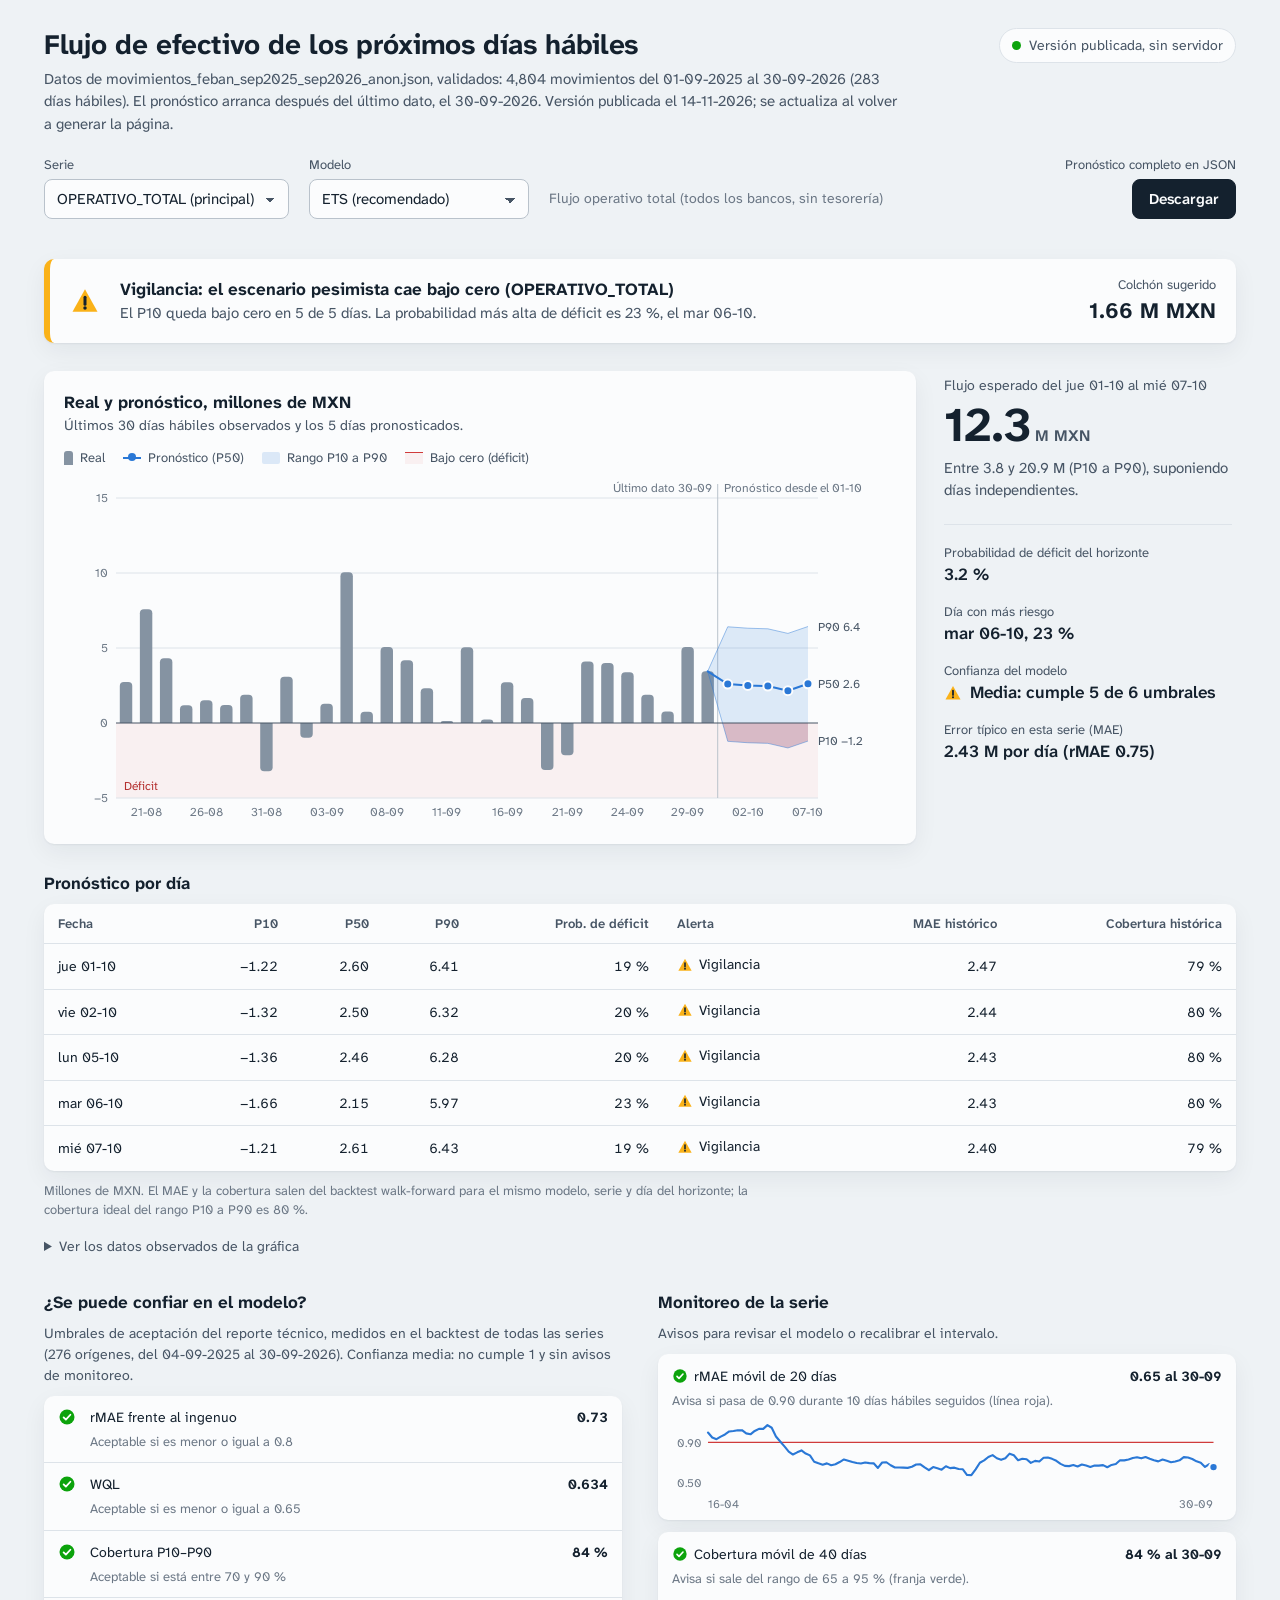
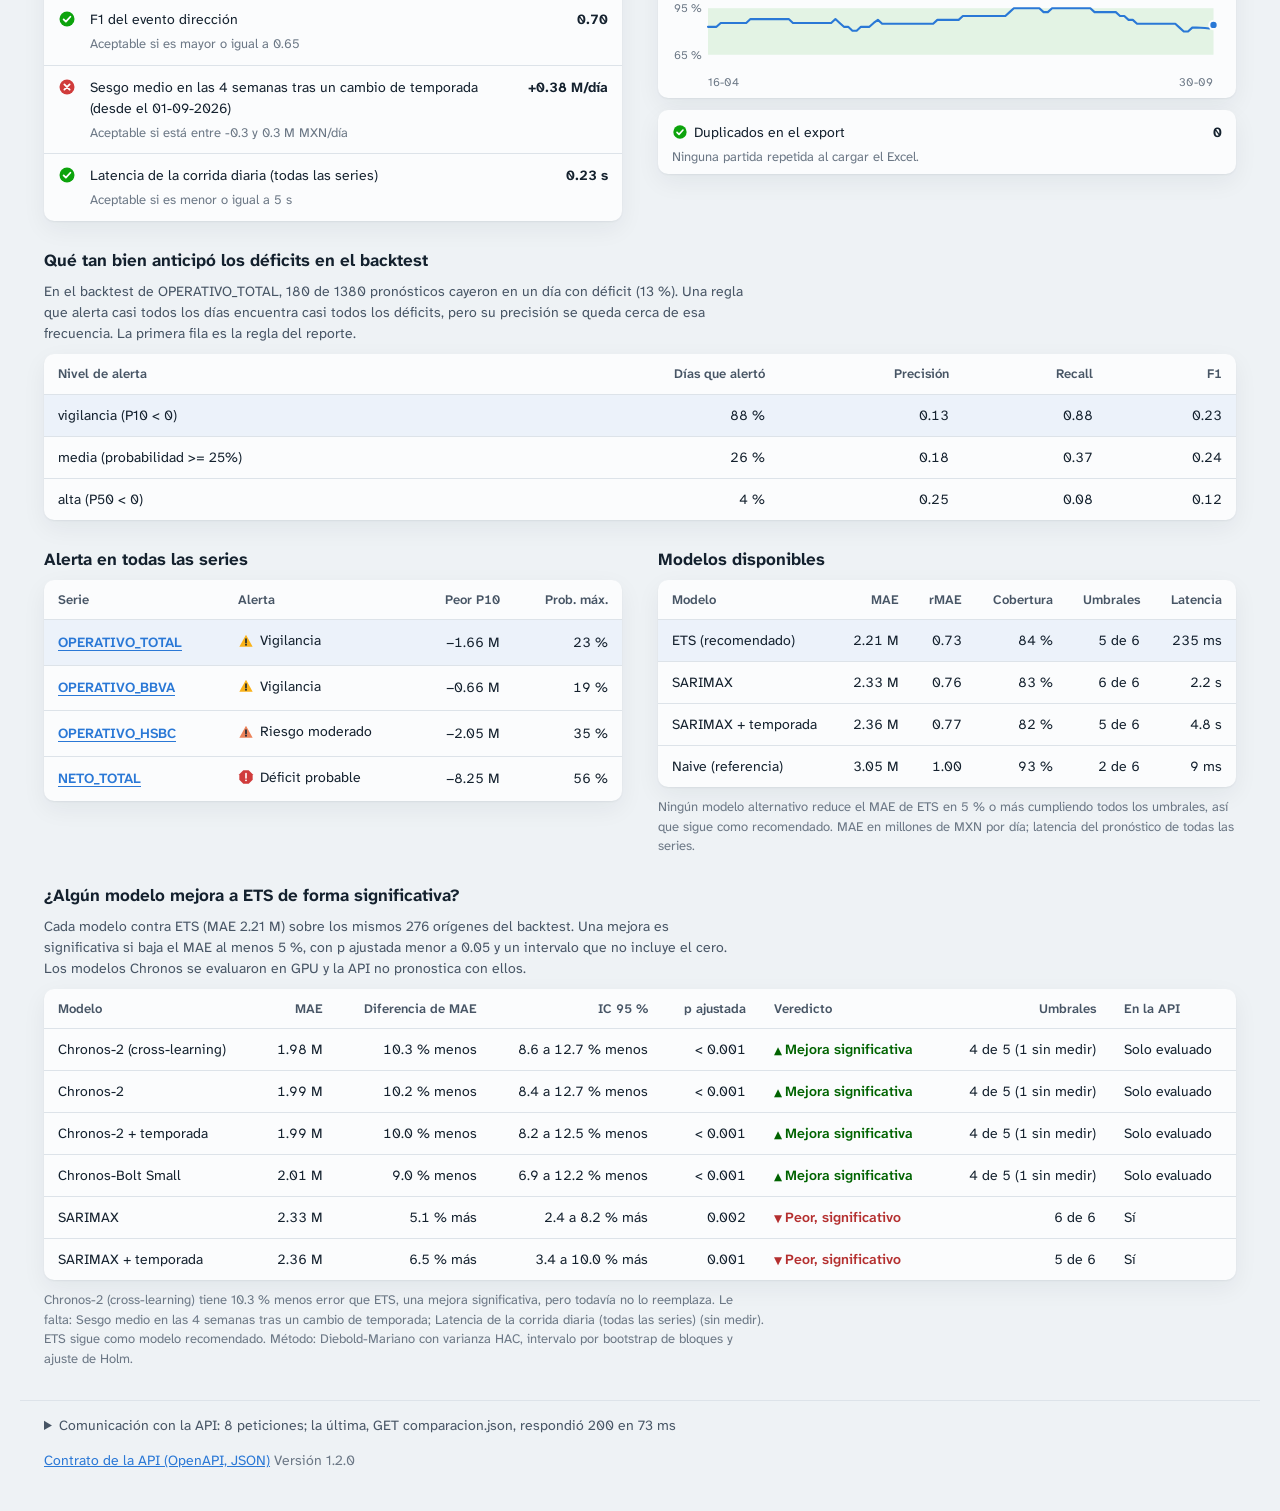
==== docs/index.html @ cb958a95 "Comparación con Chronos-2 y Chronos-Bolt, y página publicada completa - Comparación estadística de c" ====
<!doctype html>
<html lang="es">
<head>
  <meta charset="utf-8">
  <meta name="viewport" content="width=device-width, initial-scale=1">
  <meta name="flujo-modo" content="estatico">
  <title>Pronóstico de flujo de efectivo</title>
  <meta name="description" content="Dashboard que consume la API del predictor: P10, P50 y P90 por día, alerta de déficit y confianza del modelo.">
  <link rel="preload" href="fuentes/atkinson-hyperlegible-next-latin-400-normal.woff2" as="font" type="font/woff2" crossorigin>
  <link rel="stylesheet" href="styles.css">
  <link rel="icon" href="data:image/svg+xml,%3Csvg xmlns='http://www.w3.org/2000/svg' viewBox='0 0 32 32'%3E%3Crect width='32' height='32' rx='7' fill='%2314212e'/%3E%3Cpath d='M5 19h22' stroke='%23d03b3b' stroke-width='2'/%3E%3Cpath d='M6 15l6-5 5 4 9-7' fill='none' stroke='%233987e5' stroke-width='3' stroke-linecap='round' stroke-linejoin='round'/%3E%3C/svg%3E">
  <script src="app.js" defer></script>
</head>
<body>
  <a class="saltar" href="#principal">Ir al pronóstico</a>

  <header class="cabecera">
    <div class="cabecera__titulo">
      <h1>Flujo de efectivo de los próximos días hábiles</h1>
      <p id="contexto" class="cabecera__contexto">Conectando con la API…</p>
    </div>
    <div id="conexion" class="conexion" data-estado="pendiente" role="status" aria-live="polite">
      <span class="conexion__punto" aria-hidden="true"></span>
      <span id="conexion-texto">Conectando…</span>
    </div>
  </header>

  <form id="filtros" class="filtros" aria-label="Qué pronóstico ver">
    <label class="campo">
      <span>Serie</span>
      <select id="sel-serie" disabled></select>
    </label>
    <label class="campo">
      <span>Modelo</span>
      <select id="sel-modelo" disabled></select>
    </label>
    <p id="descripcion-serie" class="filtros__nota"></p>
    <div class="exportar" role="group" aria-labelledby="exportar-titulo">
      <span id="exportar-titulo" class="exportar__titulo">Pronóstico completo en JSON</span>
      <div class="exportar__acciones">
        <a id="descargar-json" class="boton" href="api/v1/reporte?descargar=true" download>Descargar</a>
        <button id="guardar-json" type="button" class="boton boton--secundario" disabled>Guardar en el servidor</button>
      </div>
      <p id="exportar-estado" class="exportar__estado" aria-live="polite"></p>
    </div>
  </form>

  <div id="error" class="error" role="alert" hidden>
    <p id="error-texto"></p>
    <button id="reintentar" type="button">Reintentar</button>
  </div>

  <main id="principal" data-estado="cargando">
    <section id="alerta" class="alerta" data-nivel="ninguna" aria-live="polite" aria-labelledby="alerta-titulo">
      <span class="alerta__icono" aria-hidden="true"></span>
      <div class="alerta__texto">
        <h2 id="alerta-titulo">Revisando el riesgo de déficit…</h2>
        <p id="alerta-detalle"></p>
      </div>
      <dl class="alerta__colchon">
        <dt>Colchón sugerido</dt>
        <dd id="colchon">—</dd>
      </dl>
    </section>

    <div class="vista">
      <figure class="lamina" aria-labelledby="grafica-titulo">
        <figcaption>
          <h2 id="grafica-titulo">Real y pronóstico, millones de MXN</h2>
          <p id="grafica-nota">Últimos 30 días hábiles observados y los días pronosticados.</p>
        </figcaption>
        <ul class="leyenda" aria-label="Leyenda">
          <li><span class="clave clave--real" aria-hidden="true"></span>Real</li>
          <li><span class="clave clave--p50" aria-hidden="true"></span>Pronóstico (P50)</li>
          <li><span class="clave clave--banda" aria-hidden="true"></span>Rango P10 a P90</li>
          <li><span class="clave clave--deficit" aria-hidden="true"></span>Bajo cero (déficit)</li>
        </ul>
        <div id="grafica" class="grafica" role="img" aria-describedby="grafica-nota"></div>
        <div id="tooltip" class="tooltip" role="tooltip" hidden></div>
      </figure>

      <aside class="resumen" aria-label="Resumen del horizonte">
        <div class="cifra">
          <p class="cifra__etiqueta" id="acum-etiqueta">Flujo esperado del horizonte</p>
          <p class="cifra__valor" id="acum-p50">—</p>
          <p class="cifra__rango" id="acum-rango"></p>
        </div>
        <dl class="datos">
          <div><dt>Probabilidad de déficit del horizonte</dt><dd id="acum-prob">—</dd></div>
          <div><dt>Día con más riesgo</dt><dd id="dia-riesgo">—</dd></div>
          <div><dt>Confianza del modelo</dt><dd id="confianza-nivel">—</dd></div>
          <div><dt>Error típico en esta serie (MAE)</dt><dd id="mae-serie">—</dd></div>
        </dl>
      </aside>
    </div>

    <section class="bloque" aria-labelledby="tabla-titulo">
      <h2 id="tabla-titulo">Pronóstico por día</h2>
      <div class="tabla-envoltura">
        <table class="tabla" id="tabla-dias">
          <thead>
            <tr>
              <th scope="col">Fecha</th>
              <th scope="col" class="num">P10</th>
              <th scope="col" class="num">P50</th>
              <th scope="col" class="num">P90</th>
              <th scope="col" class="num">Prob. de déficit</th>
              <th scope="col">Alerta</th>
              <th scope="col" class="num">MAE histórico</th>
              <th scope="col" class="num">Cobertura histórica</th>
            </tr>
          </thead>
          <tbody></tbody>
        </table>
      </div>
      <p class="pie-tabla">Millones de MXN. El MAE y la cobertura salen del backtest walk-forward para el mismo modelo, serie y día del horizonte; la cobertura ideal del rango P10 a P90 es 80 %.</p>
      <details class="detalles">
        <summary>Ver los datos observados de la gráfica</summary>
        <div class="tabla-envoltura">
          <table class="tabla tabla--compacta" id="tabla-historia">
            <thead><tr><th scope="col">Fecha</th><th scope="col" class="num">Real</th></tr></thead>
            <tbody></tbody>
          </table>
        </div>
      </details>
    </section>

    <div class="doble">
      <section class="bloque" aria-labelledby="umbrales-titulo">
        <h2 id="umbrales-titulo">¿Se puede confiar en el modelo?</h2>
        <p class="bloque__nota" id="umbrales-nota">Umbrales de aceptación del reporte técnico, medidos en el backtest de todas las series.</p>
        <ul id="umbrales" class="lista-umbrales"></ul>
      </section>

      <section class="bloque" aria-labelledby="monitoreo-titulo">
        <h2 id="monitoreo-titulo">Monitoreo de la serie</h2>
        <p class="bloque__nota">Avisos para revisar el modelo o recalibrar el intervalo.</p>
        <div id="monitoreo" class="monitoreo"></div>
      </section>
    </div>

    <section class="bloque" aria-labelledby="reglas-titulo">
      <h2 id="reglas-titulo">Qué tan bien anticipó los déficits en el backtest</h2>
      <p class="bloque__nota" id="reglas-nota"></p>
      <div class="tabla-envoltura">
        <table class="tabla" id="tabla-reglas">
          <thead>
            <tr>
              <th scope="col">Nivel de alerta</th>
              <th scope="col" class="num">Días que alertó</th>
              <th scope="col" class="num">Precisión</th>
              <th scope="col" class="num">Recall</th>
              <th scope="col" class="num">F1</th>
            </tr>
          </thead>
          <tbody></tbody>
        </table>
      </div>
    </section>

    <div class="doble">
      <section class="bloque" aria-labelledby="series-titulo">
        <h2 id="series-titulo">Alerta en todas las series</h2>
        <div class="tabla-envoltura">
          <table class="tabla" id="tabla-series">
            <thead>
              <tr>
                <th scope="col">Serie</th>
                <th scope="col">Alerta</th>
                <th scope="col" class="num">Peor P10</th>
                <th scope="col" class="num">Prob. máx.</th>
              </tr>
            </thead>
            <tbody></tbody>
          </table>
        </div>
      </section>

      <section class="bloque" aria-labelledby="modelos-titulo">
        <h2 id="modelos-titulo">Modelos disponibles</h2>
        <div class="tabla-envoltura">
          <table class="tabla" id="tabla-modelos">
            <thead>
              <tr>
                <th scope="col">Modelo</th>
                <th scope="col" class="num">MAE</th>
                <th scope="col" class="num">rMAE</th>
                <th scope="col" class="num">Cobertura</th>
                <th scope="col" class="num">Umbrales</th>
                <th scope="col" class="num">Latencia</th>
              </tr>
            </thead>
            <tbody></tbody>
          </table>
        </div>
        <p class="pie-tabla" id="modelos-nota">Calculando los pronósticos de cada modelo…</p>
      </section>
    </div>
    <section class="bloque" id="comparacion" aria-labelledby="comparacion-titulo" hidden>
      <h2 id="comparacion-titulo">¿Algún modelo mejora al recomendado de forma significativa?</h2>
      <p class="bloque__nota" id="comparacion-nota"></p>
      <div class="tabla-envoltura">
        <table class="tabla" id="tabla-comparacion">
          <thead>
            <tr>
              <th scope="col">Modelo</th>
              <th scope="col" class="num">MAE</th>
              <th scope="col" class="num">Diferencia de MAE</th>
              <th scope="col" class="num">IC 95 %</th>
              <th scope="col" class="num">p ajustada</th>
              <th scope="col">Veredicto</th>
              <th scope="col" class="num">Umbrales</th>
              <th scope="col">En la API</th>
            </tr>
          </thead>
          <tbody></tbody>
        </table>
      </div>
      <p class="pie-tabla" id="comparacion-conclusion"></p>
    </section>
  </main>

  <footer class="pie">
    <details class="detalles" id="registro-detalles">
      <summary>Comunicación con la API: <span id="registro-resumen">sin peticiones todavía</span></summary>
      <div class="tabla-envoltura">
        <table class="tabla tabla--compacta" id="tabla-registro">
          <thead>
            <tr>
              <th scope="col">Hora</th>
              <th scope="col">Método</th>
              <th scope="col">Recurso</th>
              <th scope="col" class="num">Estado</th>
              <th scope="col" class="num">Total</th>
              <th scope="col" class="num">Servidor</th>
            </tr>
          </thead>
          <tbody></tbody>
        </table>
      </div>
    </details>
    <p class="pie__enlaces"><a id="enlace-docs" href="docs">Contrato de la API (OpenAPI)</a> <span id="version-api"></span> <a id="enlace-repo" href="#" hidden>Código en GitHub</a></p>
  </footer>
</body>
</html>
---- docs/styles.css ----
/* Atkinson Hyperlegible Next (SIL Open Font License 1.1, ver fuentes/OFL.txt), incluida para funcionar sin internet. */
@font-face {
  font-family: "Atkinson Hyperlegible Next";
  font-style: normal;
  font-weight: 400;
  font-display: swap;
  src: url("fuentes/atkinson-hyperlegible-next-latin-400-normal.woff2") format("woff2");
}
@font-face {
  font-family: "Atkinson Hyperlegible Next";
  font-style: normal;
  font-weight: 600;
  font-display: swap;
  src: url("fuentes/atkinson-hyperlegible-next-latin-600-normal.woff2") format("woff2");
}
@font-face {
  font-family: "Atkinson Hyperlegible Next";
  font-style: normal;
  font-weight: 700;
  font-display: swap;
  src: url("fuentes/atkinson-hyperlegible-next-latin-700-normal.woff2") format("woff2");
}

:root {
  color-scheme: light;
  --plano: #eef2f5;
  --superficie: #fbfcfd;
  --tinta: #14212e;
  --tinta-2: #475565;
  --tinta-3: #6b7785;
  --linea: #dde3e9;
  --eje: #b9c2cb;
  --real: #8593a2;
  --serie: #2a78d6;
  --banda: rgba(42, 120, 214, 0.15);
  --banda-deficit: rgba(208, 59, 59, 0.22);
  --zona-deficit: rgba(208, 59, 59, 0.06);
  --bien: #0ca30c;
  --aviso: #fab219;
  --serio: #ec835a;
  --critico: #d03b3b;
  --exito-texto: #006300;
  --critico-texto: #b42f2f;
  --foco: #2a78d6;
  --sombra: 0 1px 2px rgba(20, 33, 46, 0.06), 0 8px 24px rgba(20, 33, 46, 0.06);
  --fuente: "Atkinson Hyperlegible Next", system-ui, -apple-system, "Segoe UI", sans-serif;
  --radio: 10px;
}

@media (prefers-color-scheme: dark) {
  :root:not([data-theme="light"]) {
    color-scheme: dark;
    --plano: #0e141a;
    --superficie: #151d25;
    --tinta: #e8edf2;
    --tinta-2: #b4bfca;
    --tinta-3: #8b97a3;
    --linea: #26313c;
    --eje: #3a4754;
    --real: #5d6b79;
    --serie: #3987e5;
    --banda: rgba(57, 135, 229, 0.22);
    --banda-deficit: rgba(230, 103, 103, 0.30);
    --zona-deficit: rgba(230, 103, 103, 0.08);
    --exito-texto: #0ca30c;
    --critico-texto: #ec7d7d;
    --foco: #3987e5;
    --sombra: 0 1px 2px rgba(0, 0, 0, 0.4);
  }
}

:root[data-theme="dark"] {
  color-scheme: dark;
  --plano: #0e141a;
  --superficie: #151d25;
  --tinta: #e8edf2;
  --tinta-2: #b4bfca;
  --tinta-3: #8b97a3;
  --linea: #26313c;
  --eje: #3a4754;
  --real: #5d6b79;
  --serie: #3987e5;
  --banda: rgba(57, 135, 229, 0.22);
  --banda-deficit: rgba(230, 103, 103, 0.30);
  --zona-deficit: rgba(230, 103, 103, 0.08);
  --exito-texto: #0ca30c;
  --critico-texto: #ec7d7d;
  --foco: #3987e5;
  --sombra: 0 1px 2px rgba(0, 0, 0, 0.4);
}

*, *::before, *::after { box-sizing: border-box; }
[hidden] { display: none !important; }

body {
  margin: 0;
  background: var(--plano);
  color: var(--tinta);
  font-family: var(--fuente);
  font-size: 15px;
  line-height: 1.5;
  -webkit-font-smoothing: antialiased;
}

h1, h2, p, dl, dd, ul { margin: 0; }
h1 { font-size: 1.75rem; line-height: 1.2; font-weight: 700; letter-spacing: -0.01em; }
h2 { font-size: 1.0625rem; line-height: 1.3; font-weight: 700; }

a { color: var(--serie); }
:focus-visible { outline: 2px solid var(--foco); outline-offset: 2px; border-radius: 4px; }

.saltar { position: absolute; left: -999px; top: 8px; background: var(--superficie); padding: 8px 12px; z-index: 10; }
.saltar:focus { left: 16px; }

.cabecera, .filtros, .error, main, .pie {
  max-width: 1240px;
  margin-inline: auto;
  padding-inline: 24px;
}

.cabecera {
  display: flex;
  justify-content: space-between;
  align-items: flex-start;
  gap: 24px;
  padding-top: 28px;
}
.cabecera__contexto { color: var(--tinta-2); margin-top: 6px; max-width: 86ch; }

.conexion {
  display: inline-flex;
  align-items: center;
  gap: 8px;
  white-space: nowrap;
  color: var(--tinta-2);
  font-size: 0.875rem;
  padding: 6px 12px;
  border: 1px solid var(--linea);
  border-radius: 999px;
  background: var(--superficie);
}
.conexion__punto { width: 9px; height: 9px; border-radius: 50%; background: var(--tinta-3); }
.conexion[data-estado="ok"] .conexion__punto { background: var(--bien); }
.conexion[data-estado="error"] .conexion__punto { background: var(--critico); }

.filtros {
  display: flex;
  flex-wrap: wrap;
  align-items: flex-start;
  gap: 12px 20px;
  padding-top: 20px;
  padding-bottom: 20px;
}
.campo { display: grid; gap: 4px; font-size: 0.8125rem; color: var(--tinta-2); }
.campo select {
  font: inherit;
  font-size: 0.9375rem;
  color: var(--tinta);
  background: var(--superficie);
  border: 1px solid var(--eje);
  border-radius: 8px;
  padding: 8px 34px 8px 12px;
  min-width: 220px;
  appearance: none;
  background-image: linear-gradient(45deg, transparent 50%, var(--tinta-2) 50%), linear-gradient(135deg, var(--tinta-2) 50%, transparent 50%);
  background-position: calc(100% - 18px) 55%, calc(100% - 13px) 55%;
  background-size: 5px 5px;
  background-repeat: no-repeat;
}
.filtros__nota { color: var(--tinta-3); font-size: 0.875rem; margin-top: 33px; flex: 1 1 160px; min-width: 0; }
.sin-corte { white-space: nowrap; }

.exportar { margin-left: auto; display: grid; gap: 4px; justify-items: end; flex: none; }
.exportar__titulo { font-size: 0.8125rem; color: var(--tinta-2); }
.exportar__acciones { display: flex; gap: 8px; }
.exportar__estado { font-size: 0.8125rem; color: var(--tinta-3); min-height: 1.2em; text-align: right; max-width: 46ch; }
.boton {
  display: inline-flex;
  align-items: center;
  font: inherit;
  font-size: 0.9375rem;
  font-weight: 600;
  text-decoration: none;
  color: var(--superficie);
  background: var(--tinta);
  border: 1px solid var(--tinta);
  border-radius: 8px;
  padding: 8px 16px;
  cursor: pointer;
}
.boton--secundario { background: var(--superficie); color: var(--tinta); border-color: var(--eje); font-weight: 400; }
.boton[disabled] { opacity: 0.55; cursor: default; }

.error {
  display: flex;
  align-items: center;
  gap: 16px;
  margin-bottom: 16px;
}
.error[hidden] { display: none; }
.error p {
  flex: 1;
  border-left: 4px solid var(--critico);
  background: var(--superficie);
  padding: 12px 16px;
  border-radius: 0 8px 8px 0;
}
button {
  font: inherit;
  color: var(--superficie);
  background: var(--tinta);
  border: 0;
  border-radius: 8px;
  padding: 9px 16px;
  cursor: pointer;
}

main { display: grid; gap: 28px; padding-bottom: 32px; }
main[data-estado="recargando"] .lamina,
main[data-estado="recargando"] .resumen,
main[data-estado="recargando"] .bloque { opacity: 0.5; transition: opacity 120ms; }

/* ------------------------------------------------------------ alerta */
.alerta {
  display: grid;
  grid-template-columns: auto 1fr auto;
  align-items: center;
  gap: 16px 20px;
  padding: 16px 20px;
  background: var(--superficie);
  border-radius: var(--radio);
  border-left: 6px solid var(--bien);
  box-shadow: var(--sombra);
}
.alerta[data-nivel="vigilancia"] { border-left-color: var(--aviso); }
.alerta[data-nivel="media"] { border-left-color: var(--serio); }
.alerta[data-nivel="alta"] { border-left-color: var(--critico); }
.alerta__icono { width: 30px; height: 30px; display: grid; place-items: center; }
.alerta__icono .icono { width: 30px; height: 30px; }
.alerta__texto p { color: var(--tinta-2); margin-top: 2px; max-width: 78ch; }
.alerta__colchon { text-align: right; }
.alerta__colchon dt { font-size: 0.8125rem; color: var(--tinta-2); }
.alerta__colchon dd { font-size: 1.375rem; font-weight: 700; }

/* ------------------------------------------------------------ vista principal */
.vista {
  display: grid;
  grid-template-columns: minmax(0, 1fr) 300px;
  gap: 20px;
  align-items: stretch;
}
.lamina {
  margin: 0;
  position: relative;
  background: var(--superficie);
  border-radius: var(--radio);
  box-shadow: var(--sombra);
  padding: 20px 20px 12px;
}
.lamina figcaption p { color: var(--tinta-2); font-size: 0.875rem; margin-top: 2px; }
.leyenda {
  list-style: none;
  padding: 0;
  display: flex;
  flex-wrap: wrap;
  gap: 6px 18px;
  margin: 12px 0 4px;
  font-size: 0.8125rem;
  color: var(--tinta-2);
}
.leyenda li { display: inline-flex; align-items: center; gap: 7px; }
.clave { display: inline-block; }
.clave--real { width: 9px; height: 14px; background: var(--real); border-radius: 3px 3px 0 0; }
.clave--p50 { width: 18px; height: 2px; background: var(--serie); position: relative; }
.clave--p50::after { content: ""; position: absolute; left: 5px; top: -4px; width: 8px; height: 8px; border-radius: 50%; background: var(--serie); }
.clave--banda { width: 18px; height: 12px; background: var(--banda); border-radius: 2px; }
.clave--deficit { width: 18px; height: 12px; background: var(--zona-deficit); border-top: 1.5px solid var(--critico); }

.grafica { width: 100%; min-height: 340px; }
.grafica svg { display: block; width: 100%; height: auto; overflow: visible; }
.grafica text { font-family: var(--fuente); font-size: 12px; fill: var(--tinta-3); }
.grafica .eje-cero { stroke: var(--tinta-2); stroke-width: 1; }
.grafica .rejilla { stroke: var(--linea); stroke-width: 1; }
.grafica .divisor { stroke: var(--eje); stroke-width: 1; }
.grafica .etiqueta-directa { fill: var(--tinta-2); font-size: 12px; }
.grafica .etiqueta-zona { fill: var(--critico-texto); font-size: 12px; }
.grafica .cruz { stroke: var(--tinta-3); stroke-width: 1; }
.grafica .vacio { fill: var(--tinta-3); font-size: 14px; }

.tooltip {
  position: absolute;
  pointer-events: none;
  min-width: 170px;
  background: var(--superficie);
  color: var(--tinta);
  border: 1px solid var(--linea);
  border-radius: 8px;
  box-shadow: 0 6px 20px rgba(20, 33, 46, 0.16);
  padding: 10px 12px;
  font-size: 0.8125rem;
  z-index: 5;
}
.tooltip[hidden] { display: none; }
.tooltip__fecha { color: var(--tinta-2); margin-bottom: 4px; }
.tooltip__fila { display: flex; align-items: center; gap: 8px; }
.tooltip__fila strong { font-size: 0.9375rem; font-variant-numeric: tabular-nums; }
.tooltip__fila span { color: var(--tinta-2); }
.tooltip__clave { width: 12px; height: 2px; background: var(--serie); }
.tooltip__clave--real { background: var(--real); height: 8px; width: 6px; border-radius: 2px 2px 0 0; }
.tooltip__clave--banda { background: var(--banda); height: 8px; }

.resumen {
  display: grid;
  align-content: start;
  gap: 22px;
  padding: 4px 4px 4px 8px;
}
.cifra__etiqueta { color: var(--tinta-2); font-size: 0.875rem; }
.cifra__valor { font-size: 3rem; line-height: 1.05; font-weight: 700; letter-spacing: -0.02em; margin-top: 4px; }
.cifra__valor small { font-size: 1rem; font-weight: 600; color: var(--tinta-2); letter-spacing: 0; margin-left: 4px; }
.cifra__rango { color: var(--tinta-2); margin-top: 6px; }
.datos { display: grid; gap: 14px; border-top: 1px solid var(--linea); padding-top: 18px; }
.datos dt { font-size: 0.8125rem; color: var(--tinta-2); }
.datos dd { font-size: 1.0625rem; font-weight: 600; display: flex; align-items: center; gap: 8px; }
.datos dd .icono { width: 18px; height: 18px; }

/* ------------------------------------------------------------ bloques y tablas */
.bloque { display: grid; gap: 10px; align-content: start; }
.bloque__nota { color: var(--tinta-2); font-size: 0.875rem; max-width: 78ch; }
.doble { display: grid; grid-template-columns: 1fr 1fr; gap: 28px 36px; }

.tabla-envoltura { overflow-x: auto; background: var(--superficie); border-radius: var(--radio); box-shadow: var(--sombra); }
.tabla { width: 100%; border-collapse: collapse; font-size: 0.875rem; }
.tabla th, .tabla td { padding: 10px 14px; text-align: left; border-bottom: 1px solid var(--linea); white-space: nowrap; }
.tabla thead th { color: var(--tinta-2); font-weight: 600; font-size: 0.8125rem; }
.tabla tbody tr:last-child td { border-bottom: 0; }
.tabla .num { text-align: right; font-variant-numeric: tabular-nums; }
.tabla tr.destacada td { background: color-mix(in srgb, var(--serie) 7%, transparent); }
.tabla--compacta th, .tabla--compacta td { padding: 6px 12px; }
.pie-tabla { color: var(--tinta-3); font-size: 0.8125rem; max-width: 90ch; }

.nivel { display: inline-flex; align-items: center; gap: 6px; }
.icono { width: 16px; height: 16px; flex: none; }

.lista-umbrales { list-style: none; padding: 0; background: var(--superficie); border-radius: var(--radio); box-shadow: var(--sombra); }
.lista-umbrales li {
  display: grid;
  grid-template-columns: 20px 1fr auto;
  gap: 4px 12px;
  align-items: start;
  padding: 11px 14px;
  border-bottom: 1px solid var(--linea);
  font-size: 0.875rem;
}
.lista-umbrales li:last-child { border-bottom: 0; }
.lista-umbrales .icono { width: 18px; height: 18px; margin-top: 1px; }
.lista-umbrales .condicion { color: var(--tinta-3); grid-column: 2; font-size: 0.8125rem; }
.lista-umbrales .valor { font-weight: 700; font-variant-numeric: tabular-nums; text-align: right; grid-row: 1; grid-column: 3; }

.monitoreo { display: grid; gap: 12px; }
.monitor {
  background: var(--superficie);
  border-radius: var(--radio);
  box-shadow: var(--sombra);
  padding: 12px 14px 8px;
  display: grid;
  gap: 4px;
}
.monitor__cabeza { display: flex; justify-content: space-between; gap: 12px; font-size: 0.875rem; }
.monitor__valor { font-weight: 700; font-variant-numeric: tabular-nums; }
.monitor__nota { font-size: 0.8125rem; color: var(--tinta-3); }
.monitor .mini { display: block; width: 100%; height: auto; }
.monitor text { font-family: var(--fuente); font-size: 11px; fill: var(--tinta-3); }
.monitor .limite { stroke: var(--critico); stroke-width: 1; }
.monitor .rango { fill: color-mix(in srgb, var(--bien) 10%, transparent); }
.monitor .linea { fill: none; stroke: var(--serie); stroke-width: 2; stroke-linejoin: round; stroke-linecap: round; }
.monitor .cruz { stroke: var(--tinta-3); stroke-width: 1; }

.detalles summary { cursor: pointer; color: var(--tinta-2); font-size: 0.875rem; padding: 6px 0; }
.detalles[open] summary { margin-bottom: 8px; }

.pie { padding-top: 8px; padding-bottom: 40px; display: grid; gap: 8px; border-top: 1px solid var(--linea); }
.pie__enlaces { font-size: 0.875rem; color: var(--tinta-3); }
.estado-ok { color: var(--exito-texto); }
.estado-error { color: var(--critico-texto); }

@media (max-width: 980px) {
  .vista { grid-template-columns: 1fr; }
  .resumen { grid-template-columns: 1fr 1fr; padding: 0; }
  .doble { grid-template-columns: 1fr; }
}
@media (max-width: 640px) {
  .cabecera, .filtros, .error, main, .pie { padding-inline: 16px; }
  .cabecera { flex-direction: column; gap: 12px; }
  h1 { font-size: 1.375rem; }
  .alerta { grid-template-columns: auto 1fr; }
  .alerta__colchon { grid-column: 1 / -1; text-align: left; }
  .resumen { grid-template-columns: 1fr; }
  .campo select { min-width: 0; width: 100%; }
  .filtros__nota { margin-top: 0; }
  .exportar { margin-left: 0; justify-items: start; width: 100%; }
  .exportar__estado { text-align: left; }
  .campo { flex: 1 1 100%; }
  .cifra__valor { font-size: 2.5rem; }
}
@media (prefers-reduced-motion: reduce) {
  * { transition: none !important; }
}

.enlace {
  background: none;
  color: var(--serie);
  padding: 0;
  border-radius: 2px;
  text-decoration: underline;
  text-underline-offset: 3px;
  font-weight: 600;
}

/* Comparación estadística contra el modelo recomendado */
.veredicto { white-space: nowrap; }
.veredicto--bien { color: var(--exito-texto); font-weight: 600; }
.veredicto--bien::before { content: "▲ "; font-size: 0.75em; }
.veredicto--mal { color: var(--critico-texto); font-weight: 600; }
.veredicto--mal::before { content: "▼ "; font-size: 0.75em; }
.veredicto--neutro { color: var(--tinta-2); }
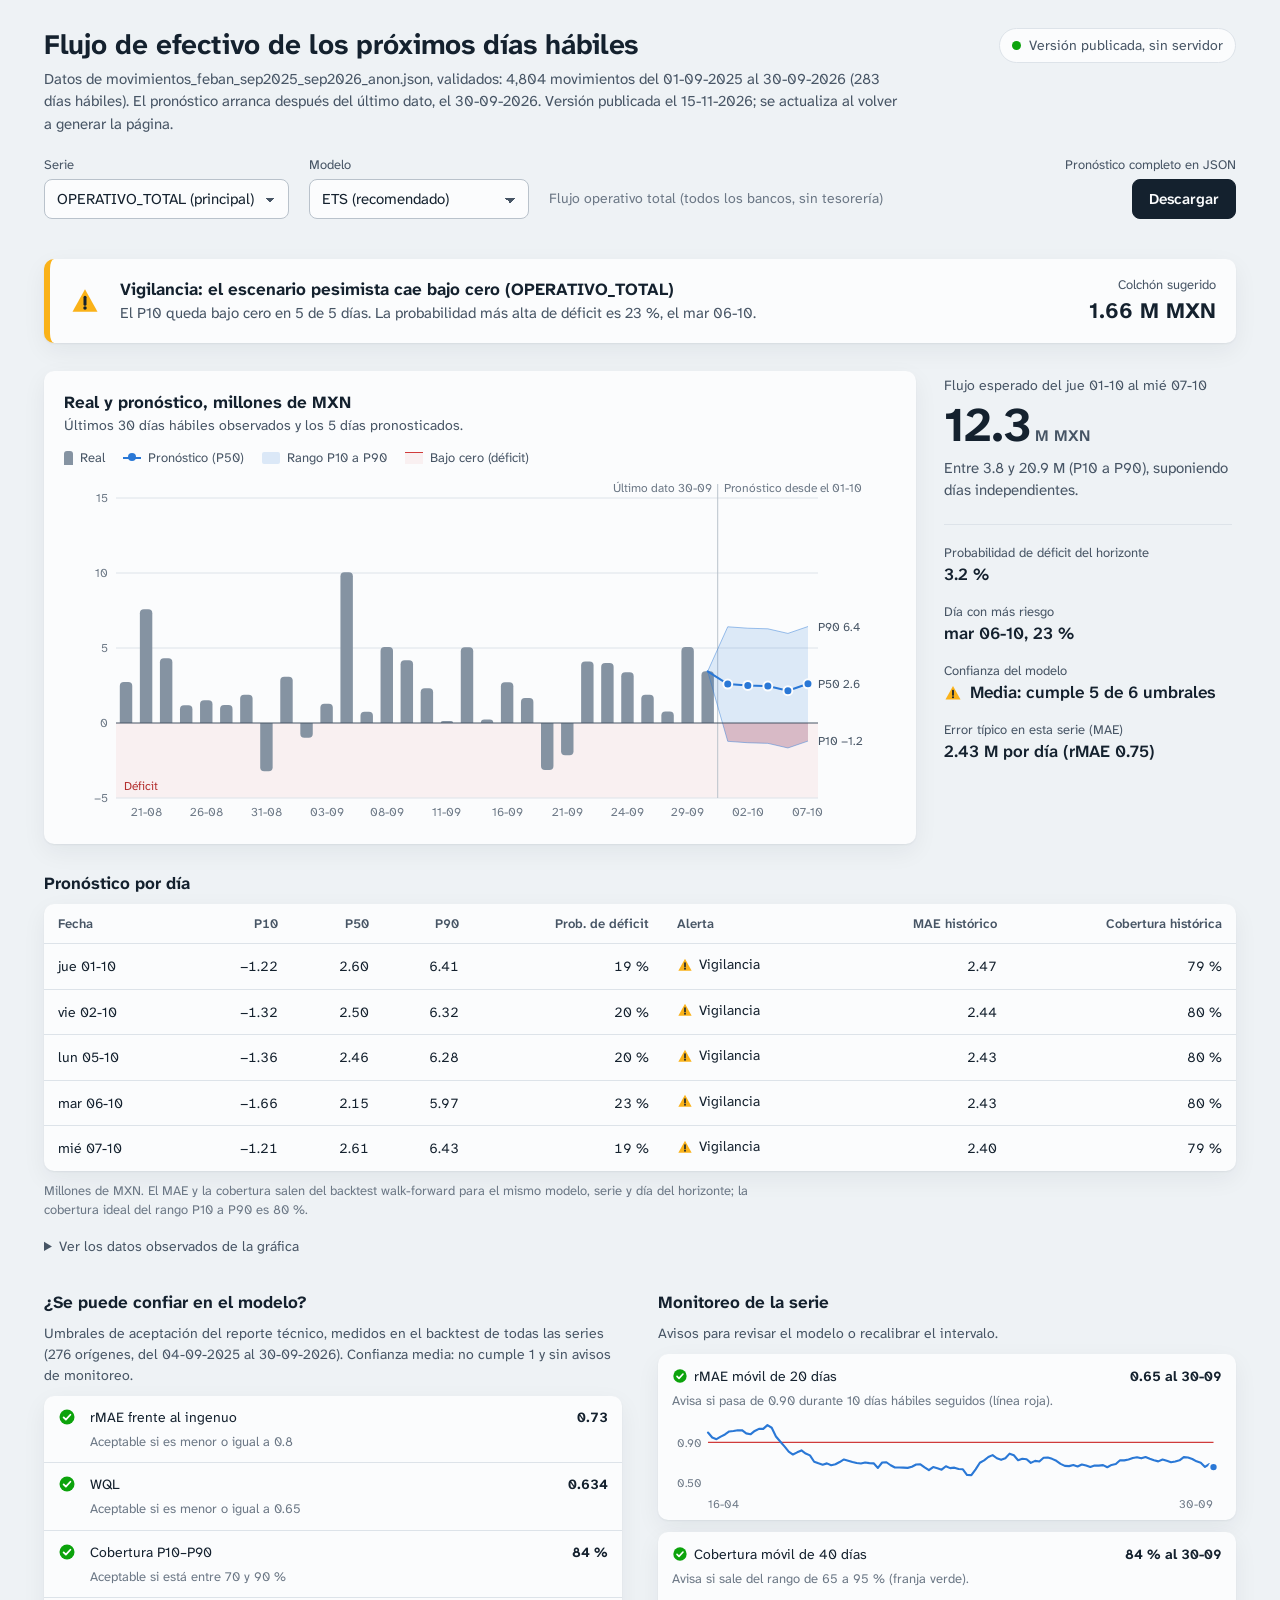
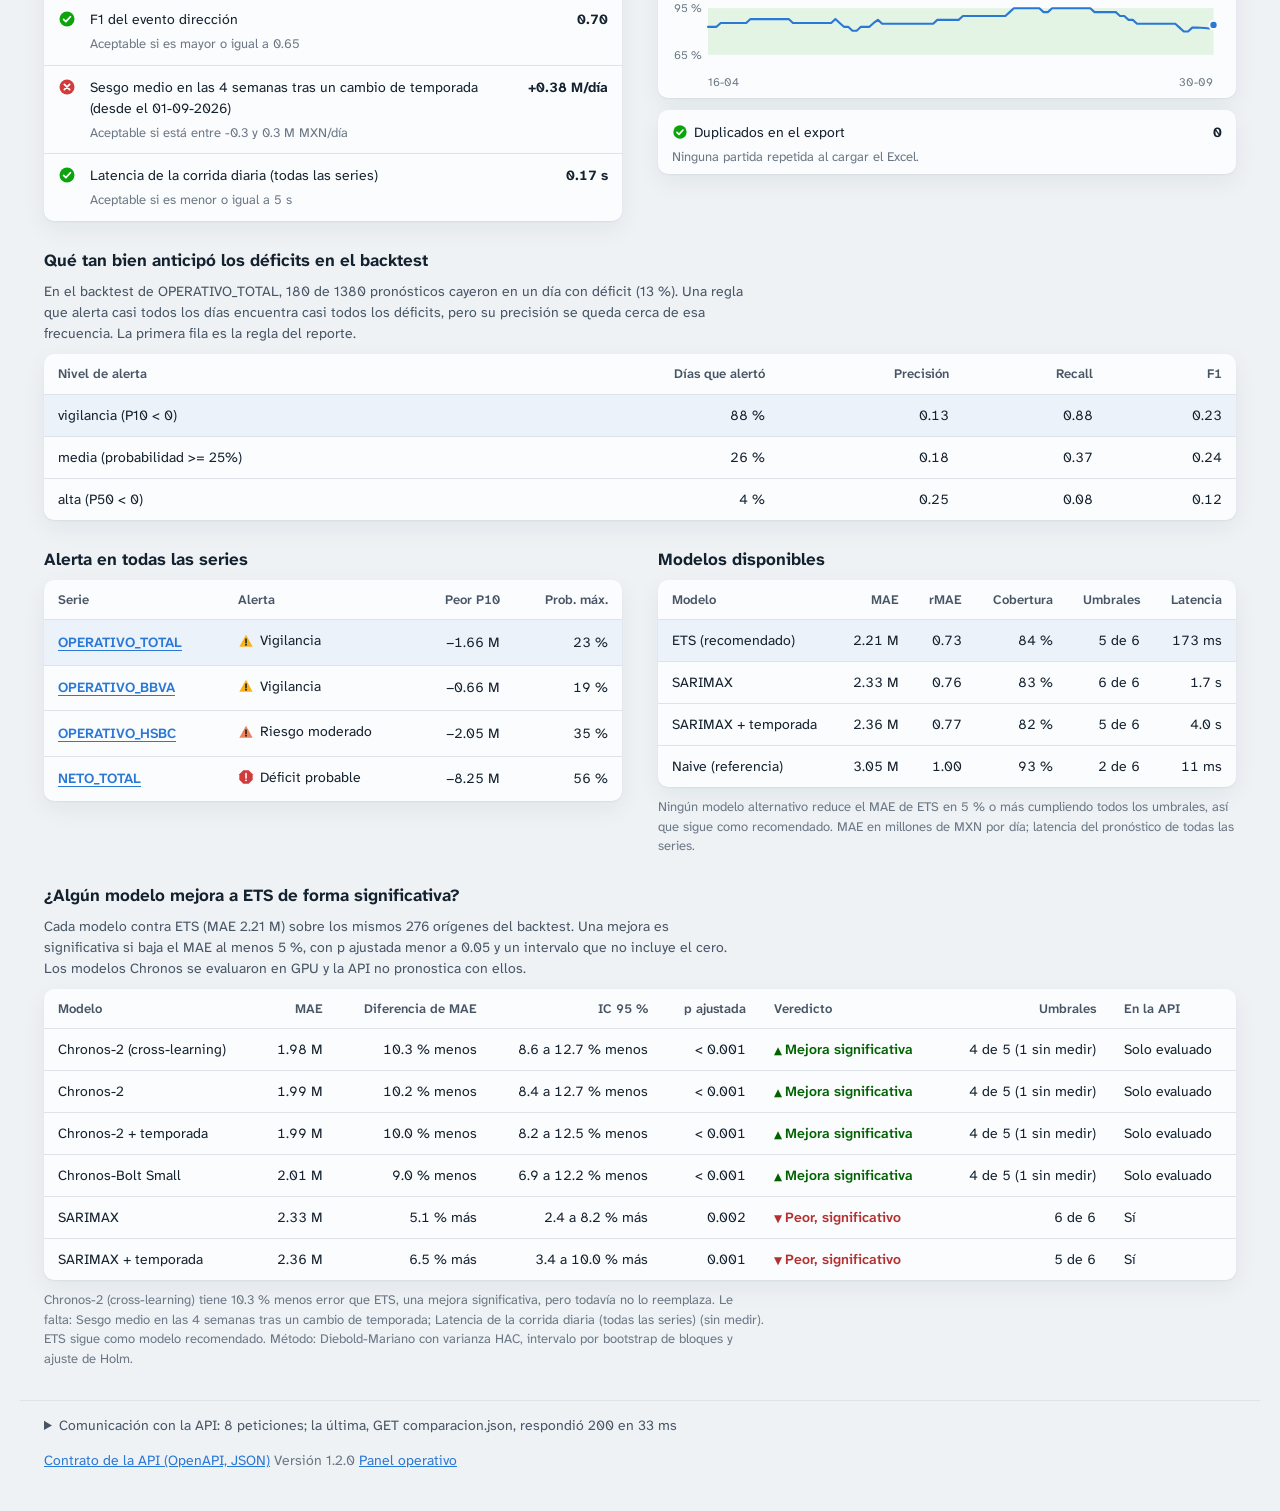
==== commit 9e0646fa: "Observabilidad, respuesta a incidentes y simulacro de incidentes - Métricas Prometheus, logs JSON co" ====
--- a/docs/index.html
+++ b/docs/index.html
@@ -239,7 +239,7 @@
         </table>
       </div>
     </details>
-    <p class="pie__enlaces"><a id="enlace-docs" href="docs">Contrato de la API (OpenAPI)</a> <span id="version-api"></span> <a id="enlace-repo" href="#" hidden>Código en GitHub</a></p>
+    <p class="pie__enlaces"><a id="enlace-docs" href="docs">Contrato de la API (OpenAPI)</a> <span id="version-api"></span> <a href="operacion.html">Panel operativo</a> <a id="enlace-repo" href="#" hidden>Código en GitHub</a></p>
   </footer>
 </body>
 </html>
--- a/docs/styles.css
+++ b/docs/styles.css
@@ -424,3 +424,70 @@
 .veredicto--mal { color: var(--critico-texto); font-weight: 600; }
 .veredicto--mal::before { content: "▼ "; font-size: 0.75em; }
 .veredicto--neutro { color: var(--tinta-2); }
+
+/* ------------------------------------------------------------ panel operativo */
+.estado-general { display: flex; align-items: center; gap: 12px; padding: 10px 16px; border-radius: var(--radio); background: var(--superficie); box-shadow: var(--sombra); min-width: 240px; }
+.estado-general div { display: grid; }
+.estado-general span:not(.estado-general__punto) { color: var(--tinta-2); font-size: 0.8125rem; }
+.estado-general__punto { width: 14px; height: 14px; border-radius: 50%; background: var(--eje); flex: none; }
+.estado-general[data-estado="operando normal"] .estado-general__punto { background: var(--bien); }
+.estado-general[data-estado="con avisos"] .estado-general__punto { background: var(--aviso); }
+.estado-general[data-estado="degradado"] .estado-general__punto { background: var(--serio); }
+.estado-general[data-estado="incidente"] .estado-general__punto, .estado-general[data-estado="sin conexión"] .estado-general__punto { background: var(--critico); }
+.estado-general[data-estado="incidente"] { outline: 2px solid var(--critico); }
+
+.slos { display: grid; grid-template-columns: repeat(5, minmax(0, 1fr)); gap: 14px; }
+.slo { background: var(--superficie); border-radius: var(--radio); box-shadow: var(--sombra); padding: 14px 16px; display: grid; gap: 6px; align-content: start; }
+.slo__nombre { font-size: 0.8125rem; color: var(--tinta-2); }
+.slo__valor { font-size: 1.5rem; font-weight: 700; line-height: 1.15; font-variant-numeric: tabular-nums; }
+.slo__objetivo, .slo__pie { font-size: 0.8125rem; color: var(--tinta-3); }
+.slo__barra { height: 8px; border-radius: 4px; background: var(--linea); overflow: hidden; }
+.slo__barra span { display: block; height: 100%; border-radius: 4px; background: var(--serie); }
+.slo[data-estado="en riesgo"] .slo__barra span { background: var(--aviso); }
+.slo[data-estado="agotado"] .slo__barra span, .slo[data-estado="incumple"] .slo__barra span { background: var(--critico); }
+.slo__estado { font-size: 0.8125rem; font-weight: 600; }
+.slo[data-estado="cumple"] .slo__estado { color: var(--exito-texto); }
+.slo[data-estado="agotado"] .slo__estado, .slo[data-estado="incumple"] .slo__estado { color: var(--critico-texto); }
+
+.prioridad { display: inline-block; min-width: 2.4em; text-align: center; padding: 2px 8px; border-radius: 6px; font-weight: 700; font-size: 0.8125rem; border: 1.5px solid currentColor; }
+.prioridad--P1 { color: #fff; background: var(--critico); border-color: var(--critico); }
+.prioridad--P2 { color: var(--critico-texto); }
+.prioridad--P3 { color: var(--tinta); }
+.prioridad--P4 { color: var(--tinta-3); border-style: dashed; }
+.tabla--ajustada td { white-space: normal; vertical-align: top; }
+.tabla--ajustada td:nth-child(3) { min-width: 320px; }
+.tabla--ajustada small { display: block; color: var(--tinta-2); }
+tr.inhibida td { opacity: 0.6; }
+.sin-alertas { padding: 16px; color: var(--tinta-2); }
+
+.grafica-op { background: var(--superficie); border-radius: var(--radio); box-shadow: var(--sombra); padding: 10px 12px 6px; }
+.grafica-op svg { display: block; width: 100%; height: auto; }
+.grafica-op text { fill: var(--tinta-2); font-size: 11px; font-family: var(--fuente); }
+.grafica-op .eje { stroke: var(--linea); stroke-width: 1; }
+.grafica-op .limite { stroke: var(--tinta-2); stroke-width: 1; stroke-dasharray: 4 3; }
+.grafica-op .linea { fill: none; stroke: var(--serie); stroke-width: 2; stroke-linejoin: round; stroke-linecap: round; }
+.grafica-op .barra { fill: var(--serie); }
+.grafica-op .barra--error { fill: var(--critico); }
+.grafica-op .zona { fill: var(--linea); opacity: 0.55; }
+.grafica-op .punto { fill: var(--serie); stroke: var(--superficie); stroke-width: 2; }
+.leyenda-op { display: flex; gap: 16px; font-size: 0.8125rem; color: var(--tinta-2); padding: 0 2px 4px; }
+.leyenda-op i { display: inline-block; width: 10px; height: 10px; border-radius: 2px; margin-right: 6px; background: var(--serie); }
+.leyenda-op i.rojo { background: var(--critico); }
+.cabecera:has(.estado-general) { padding-bottom: 22px; }
+
+.medidor { display: inline-flex; align-items: center; gap: 8px; }
+.medidor__pista { width: 120px; height: 8px; border-radius: 4px; background: var(--linea); position: relative; overflow: hidden; }
+.medidor__pista span { position: absolute; inset: 0 auto 0 0; background: var(--serie); border-radius: 4px; }
+.medidor__pista span.alto { background: var(--serio); }
+.nivel-drift { font-weight: 600; }
+.nivel-drift--significativo { color: var(--critico-texto); }
+.nivel-drift--significativo::before { content: "▲ "; font-size: 0.75em; }
+.nivel-drift--moderado::before { content: "● "; font-size: 0.6em; vertical-align: middle; }
+.nivel-drift--sin-cambio { color: var(--tinta-2); font-weight: 400; }
+.tasa-alta { color: var(--critico-texto); font-weight: 700; }
+
+.lista-eventos { list-style: none; padding: 0; background: var(--superficie); border-radius: var(--radio); box-shadow: var(--sombra); max-height: 360px; overflow: auto; }
+.lista-eventos li { padding: 10px 14px; border-bottom: 1px solid var(--linea); font-size: 0.875rem; display: grid; gap: 2px; }
+.lista-eventos li:last-child { border-bottom: 0; }
+.lista-eventos time, .lista-eventos small { color: var(--tinta-3); font-size: 0.8125rem; }
+@media (max-width: 980px) { .slos { grid-template-columns: repeat(2, minmax(0, 1fr)); } }
